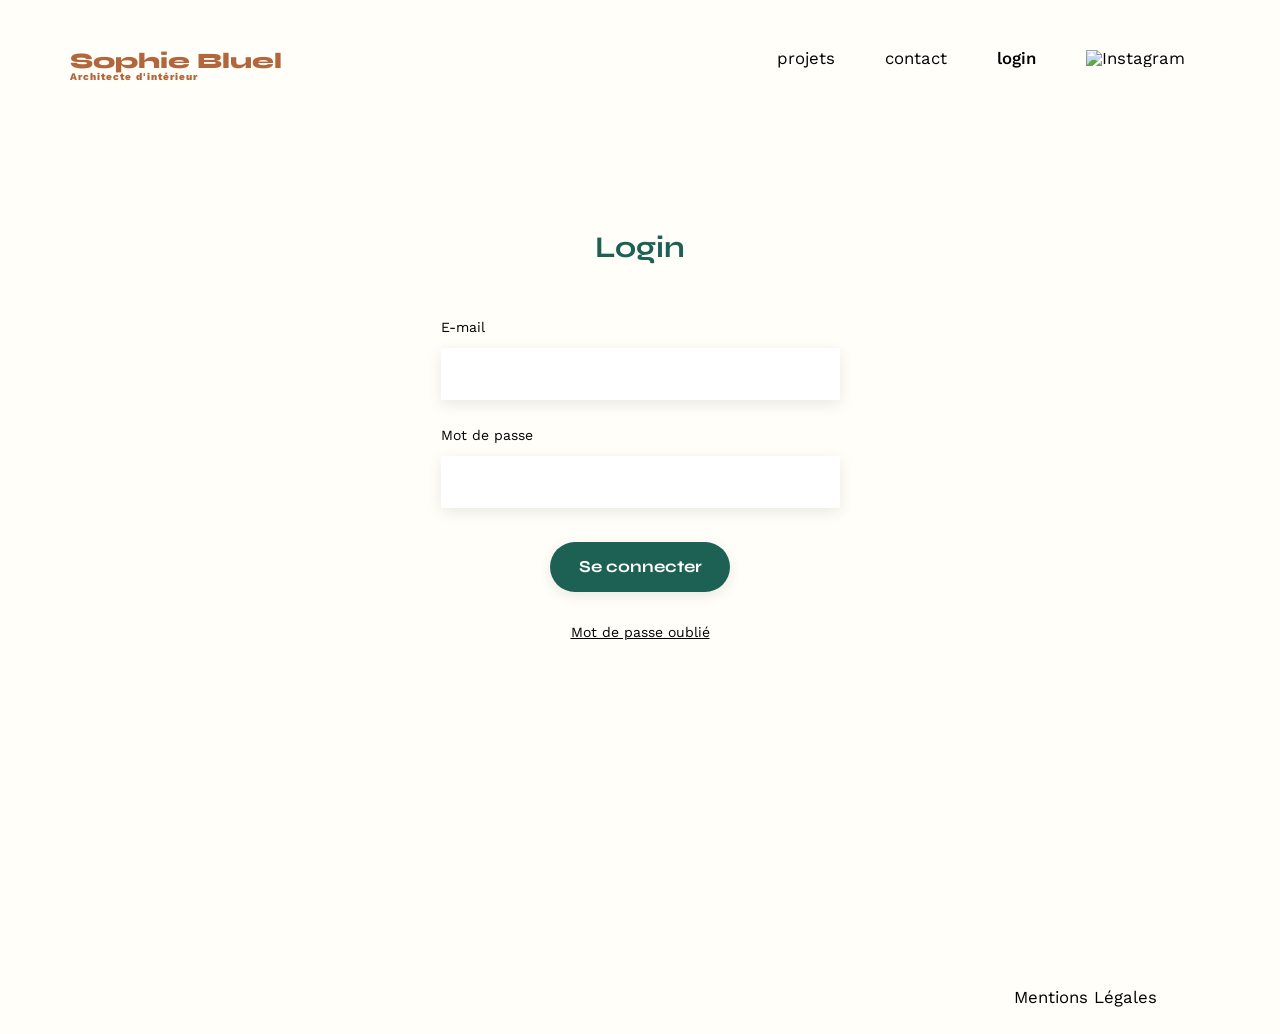
==== FrontEnd/login.html @ 7b004d98 "3-Integrated HTML/CSS login page, Fixed redundant img alts, Added wght@100..900 in font import, Misc" ====
<!DOCTYPE html>
<html lang="fr">
	<head>
		<meta charset="UTF-8">
		<title>Sophie Bluel - Architecte d'intérieur</title>
		<meta name="viewport" content="width=device-width, initial-scale=1.0">
		<link rel="preconnect" href="https://fonts.googleapis.com">
		<link rel="preconnect" href="https://fonts.gstatic.com" crossorigin>
		<link href="https://fonts.googleapis.com/css2?family=Syne:wght@700;800&family=Work+Sans:wght@100..900&display=swap" rel="stylesheet">
		<meta name="description" content="">
		<link rel="stylesheet" href="./assets/style.css">
	</head>
	<body>
		<header>
			<a href="./index.html"><h1>Sophie Bluel <small>Architecte d'intérieur</small></h1></a>
			<nav>
				<ul>
					<li><a href="#">projets</a></li>
					<li><a href="#">contact</a></li>
					<li><a class="activePage" href="./login.html">login</a></li>
					<li><img src="./assets/icons/instagram.png" alt="Instagram"></li>
				</ul>
			</nav>
		</header>
		<main class="login">
			<section id="login">
				<h2>Login</h2>
				<form action="#" method="post">
					<label for="email">E-mail</label>
					<input type="email" name="email" id="email">
					<label for="password">Mot de passe</label>
					<input type="password" name="password" id="password">
					<input type="submit" value="Se connecter">
				</form>
				<p><a href="#" id="forgot_password">Mot de passe oublié</a></p>
			</section>
		</main>
		<footer>
			<nav>
				<ul>
					<li>Mentions Légales</li>
				</ul>
			</nav>
		</footer>
	</body>
</html>
---- FrontEnd/assets/style.css ----
/* http://meyerweb.com/eric/tools/css/reset/
   v2.0 | 20110126
   License: none (public domain)
*/

html, body, div, span, applet, object, iframe,
h1, h2, h3, h4, h5, h6, p, blockquote, pre,
a, abbr, acronym, address, big, cite, code,
del, dfn, em, img, ins, kbd, q, s, samp,
small, strike, strong, sub, sup, tt, var,
b, u, i, center,
dl, dt, dd, ol, ul, li,
fieldset, form, label, legend,
table, caption, tbody, tfoot, thead, tr, th, td,
article, aside, canvas, details, embed,
figure, figcaption, footer, header, hgroup,
menu, nav, output, ruby, section, summary,
time, mark, audio, video {
	margin: 0;
	padding: 0;
	border: 0;
	font-size: 100%;
	font: inherit;
	vertical-align: baseline;
}
/* HTML5 display-role reset for older browsers */
article, aside, details, figcaption, figure,
footer, header, hgroup, menu, nav, section {
	display: block;
}
body {
	line-height: 1;
	background-color: #fffef9;
}
ol, ul {
	list-style: none;
}
blockquote, q {
	quotes: none;
}
blockquote:before, blockquote:after,
q:before, q:after {
	content: '';
	content: none;
}
table {
	border-collapse: collapse;
	border-spacing: 0;
}
/** end reset css**/
body {
	max-width: 1140px;
	margin:auto;
	font-family: 'Work Sans' ;
	font-size: 14px;
}
header {
	display: flex;
	justify-content: space-between;
	margin: 50px 0
}
section {
	margin: 50px 0
}

header > a{
	text-decoration-line: none;
}

h1{
	display: flex;
	flex-direction: column;
	font-family: 'Syne';
	font-size: 22px;
	font-weight: 800;
	color: #B1663C
}

h1 > small {
	font-family: 'Work Sans';
	font-size:10px;
	letter-spacing: 0.1em;
;
}

h2{
	font-family: 'Syne';
	font-weight: 700;
	font-size: 30px;
	color: #1D6154
}
nav ul {
	display: flex;
	align-items: center;
	list-style-type: none;

}
nav li {
	padding: 0 25px;
	font-size: 1.2em;
}

nav img{
	width: 20px;
}

li:hover {
	color: #B1663C;
}

nav a{
	color: inherit;
	text-decoration-line: none;
}

nav a.activePage{
	font-weight: 550;
}

main[class="login"]{
	margin: 150px 0 350px 0;
}

#introduction {
	display: flex;
	align-items: center;
}
#introduction figure {
	flex: 1
}
#introduction img {
	display: block;
	margin: auto;
	width: 80%;
}

#introduction article {
	flex: 1
}
#introduction h2 {
	margin-bottom: 1em;
}

#introduction p {
	margin-bottom: 0.5em;
}
#portfolio h2 {
	text-align: center;
	margin-bottom: 1em;
}

#portfolio div.filtres{
	display: flex;
	margin: 50px 0 40px 0;
	gap: 10px;
	justify-content: center;
}

#portfolio div.filtres button{
	min-width: 100px;
    padding: 8px;
    border-radius: 60px;
    border: 1px solid #1D6154;
    background-color: white;
	font-family: 'Syne';
	color: #1D6154;
    font-size: 15px;
}

#portfolio div.filtres button:hover,
#portfolio div.filtres button:focus{
	background-color: #1D6154;
	color: white;
}

.gallery {
	width: 100%;
	display: grid;
	grid-template-columns: 1fr 1fr 1fr;
	grid-column-gap: 20px;
	grid-row-gap: 20px;
}

.gallery img {
	width: 100%;

}
#contact {
	width: 50%;
margin: auto;
}
#contact > *,
#login > *{
	text-align: center;
}
#contact h2,
#login h2{
	margin-bottom: 20px;
}
#contact form,
#login form{
	text-align: left;
	margin-top:30px;
	display: flex;
	flex-direction: column;
}

#contact input,
#login input{
	height: 50px;
	font-size: 1.2em;
	border: none;
	box-shadow: 0px 4px 14px rgba(0, 0, 0, 0.09);
}
#contact label,
#login label{
	margin: 2em 0 1em 0;
}
#contact textarea {
	border: none;
	box-shadow: 0px 4px 14px rgba(0, 0, 0, 0.09);
}
#login{
	width: 35%;
	margin: auto;
}

#login input[type="email"],
#login input[type="password"]{
	padding-left: 10px;
}

#forgot_password{
	text-decoration-line: underline;
	color: inherit;
}
#forgot_password:hover{
	color: #B1663C
}

input[type="submit"]{
	font-family: 'Syne';
	font-weight: 700;
	color: white;
	background-color: #1D6154;
	margin : 2em auto ;
	width: 180px;
	text-align: center;
	border-radius: 60px ;
}

footer nav ul {
	display: flex;
	justify-content: flex-end;
	margin: 2em
}
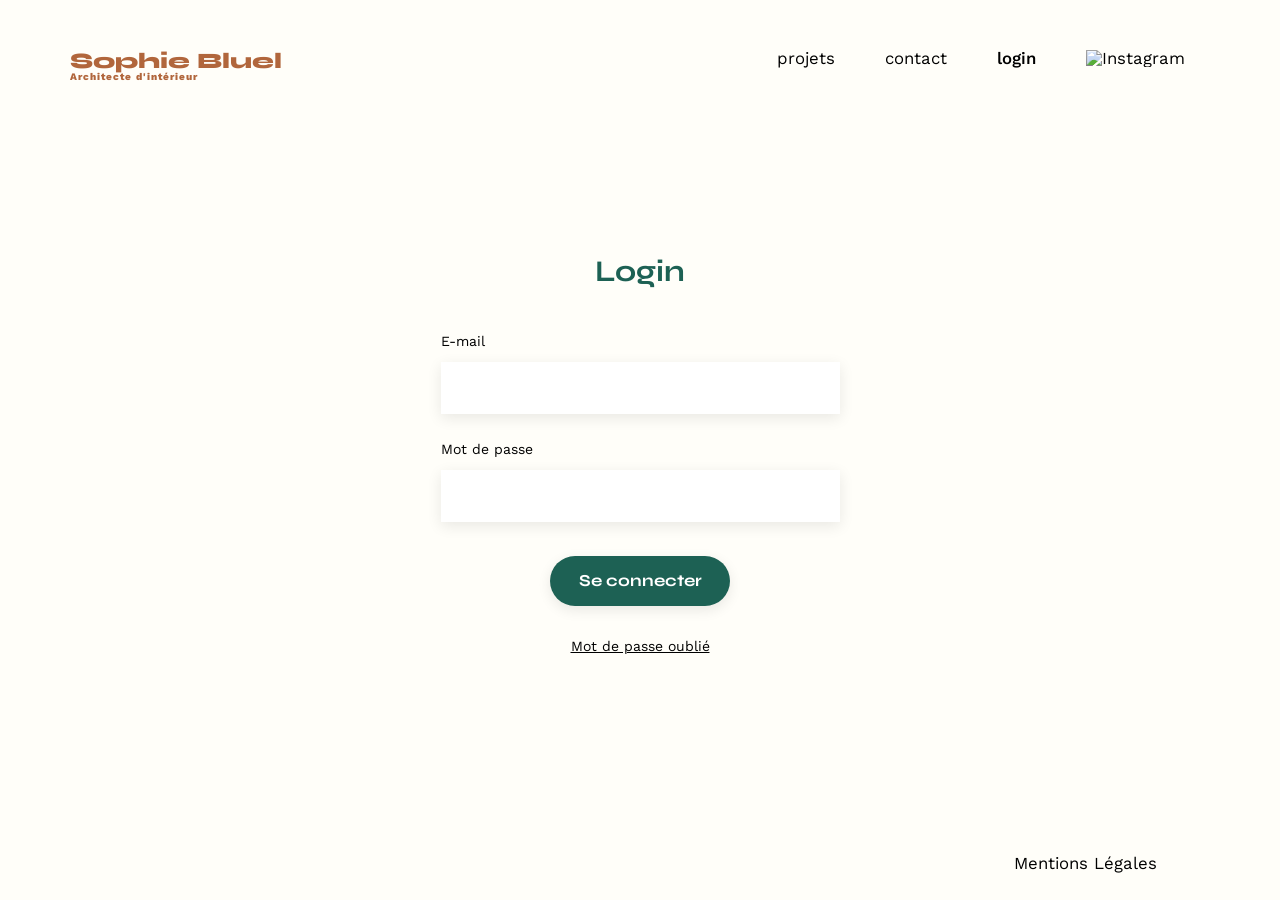
==== commit df5582dd: "4-Implemented JS login page, Refactoring: Filter buttons function (works.js), Added favicon" ====
--- a/FrontEnd/login.html
+++ b/FrontEnd/login.html
@@ -1,38 +1,40 @@
 <!DOCTYPE html>
-<html lang="fr">
+<html lang="fr" class="htmlLogin">
 	<head>
 		<meta charset="UTF-8">
 		<title>Sophie Bluel - Architecte d'intérieur</title>
 		<meta name="viewport" content="width=device-width, initial-scale=1.0">
+		<link rel="icon" type="image/x-icon" href="./assets/icons/favicon.ico">
 		<link rel="preconnect" href="https://fonts.googleapis.com">
 		<link rel="preconnect" href="https://fonts.gstatic.com" crossorigin>
 		<link href="https://fonts.googleapis.com/css2?family=Syne:wght@700;800&family=Work+Sans:wght@100..900&display=swap" rel="stylesheet">
 		<meta name="description" content="">
+		<script type="module" src="../Backend/login.js"></script>
 		<link rel="stylesheet" href="./assets/style.css">
 	</head>
-	<body>
-		<header>
+	<body class="bodyLogin">
+		<header class="headerLogin">
 			<a href="./index.html"><h1>Sophie Bluel <small>Architecte d'intérieur</small></h1></a>
 			<nav>
 				<ul>
-					<li><a href="#">projets</a></li>
-					<li><a href="#">contact</a></li>
-					<li><a class="activePage" href="./login.html">login</a></li>
+					<li>projets</li>
+					<li>contact</li>
+					<li><a id="loginBtn" class="activePage" href="./login.html">login</a></li>
 					<li><img src="./assets/icons/instagram.png" alt="Instagram"></li>
 				</ul>
 			</nav>
 		</header>
-		<main class="login">
+		<main class="mainLogin">
 			<section id="login">
-				<h2>Login</h2>
-				<form action="#" method="post">
+				<h2 id="loginTitle">Login</h2>
+				<form id="loginForm" action="#" method="post">
 					<label for="email">E-mail</label>
-					<input type="email" name="email" id="email">
+					<input type="email" name="email" id="email" required>
 					<label for="password">Mot de passe</label>
-					<input type="password" name="password" id="password">
+					<input type="password" name="password" id="password" required>
 					<input type="submit" value="Se connecter">
 				</form>
-				<p><a href="#" id="forgot_password">Mot de passe oublié</a></p>
+				<p><a id="forgot-password">Mot de passe oublié</a></p>
 			</section>
 		</main>
 		<footer>
--- a/FrontEnd/assets/style.css
+++ b/FrontEnd/assets/style.css
@@ -48,6 +48,29 @@
 	border-spacing: 0;
 }
 /** end reset css**/
+form.filtres label{
+	display: none;
+}
+
+.htmlLogin{
+	height: 100vh;
+	display: flex;
+	justify-content: center;
+}
+.bodyLogin{
+	width: 100%;
+	height: 100%;
+	display: flex;
+	flex-direction: column;
+	justify-content: space-between;
+}
+.headerLogin{
+	margin-bottom: 0;
+}
+.mainLogin{
+	padding: 100px 0;
+}
+
 body {
 	max-width: 1140px;
 	margin:auto;
@@ -104,21 +127,17 @@
 	width: 20px;
 }
 
-li:hover {
-	color: #B1663C;
-}
-
 nav a{
 	color: inherit;
 	text-decoration-line: none;
 }
-
-nav a.activePage{
+a:hover{
+	color: #B1663C;
+	cursor: pointer;
+}
+
+.activePage{
 	font-weight: 550;
-}
-
-main[class="login"]{
-	margin: 150px 0 350px 0;
 }
 
 #introduction {
@@ -144,33 +163,45 @@
 #introduction p {
 	margin-bottom: 0.5em;
 }
-#portfolio h2 {
-	text-align: center;
-	margin-bottom: 1em;
-}
-
-#portfolio div.filtres{
+
+#portfolio {
+	margin-top: 150px;
+}
+#portfolio .portfolioTitle{
+	display: flex;
+	justify-content: center;
+	align-items: center;
+}
+#portfolio .portfolioTitle button{
+	cursor: pointer;
+	border: none;
+	background-color: transparent;
+	margin-left: 2em;
+}
+#portfolio .portfolioTitle button:hover{
+	color: #B1663C;
+}
+#portfolio .filtres{
 	display: flex;
 	margin: 50px 0 40px 0;
 	gap: 10px;
 	justify-content: center;
 }
-
-#portfolio div.filtres button{
+#portfolio .filtres input{
+	cursor: pointer;
 	min-width: 100px;
-    padding: 8px;
+    padding: 10px;
     border-radius: 60px;
     border: 1px solid #1D6154;
-    background-color: white;
+	color: #1D6154;
+    background-color: transparent;
 	font-family: 'Syne';
-	color: #1D6154;
     font-size: 15px;
 }
-
-#portfolio div.filtres button:hover,
-#portfolio div.filtres button:focus{
+#portfolio .filtres input:hover,
+#portfolio .filtres input:focus{
 	background-color: #1D6154;
-	color: white;
+	color: #fffef9;
 }
 
 .gallery {
@@ -183,8 +214,23 @@
 
 .gallery img {
 	width: 100%;
-
-}
+}
+
+.login-success{
+	background-color: #62b35c;
+}
+.login-failure{
+	background-color: #e17676;
+}
+
+#login-message{
+	color: #fffef9;
+	display: flex;
+	justify-content: center;
+	align-items: center;
+	height: 30px;
+}
+
 #contact {
 	width: 50%;
 margin: auto;
@@ -197,12 +243,17 @@
 #login h2{
 	margin-bottom: 20px;
 }
+
 #contact form,
 #login form{
 	text-align: left;
 	margin-top:30px;
 	display: flex;
 	flex-direction: column;
+}
+
+#login form{
+	margin-top: 0;
 }
 
 #contact input,
@@ -225,16 +276,23 @@
 	margin: auto;
 }
 
+#contact input[type="text"],
+#contact input[type="email"],
+#contact #message,
 #login input[type="email"],
 #login input[type="password"]{
 	padding-left: 10px;
 }
 
-#forgot_password{
+#contact #message{
+	padding-top: 10px;
+}
+
+#forgot-password{
 	text-decoration-line: underline;
 	color: inherit;
 }
-#forgot_password:hover{
+#forgot-password:hover{
 	color: #B1663C
 }
 
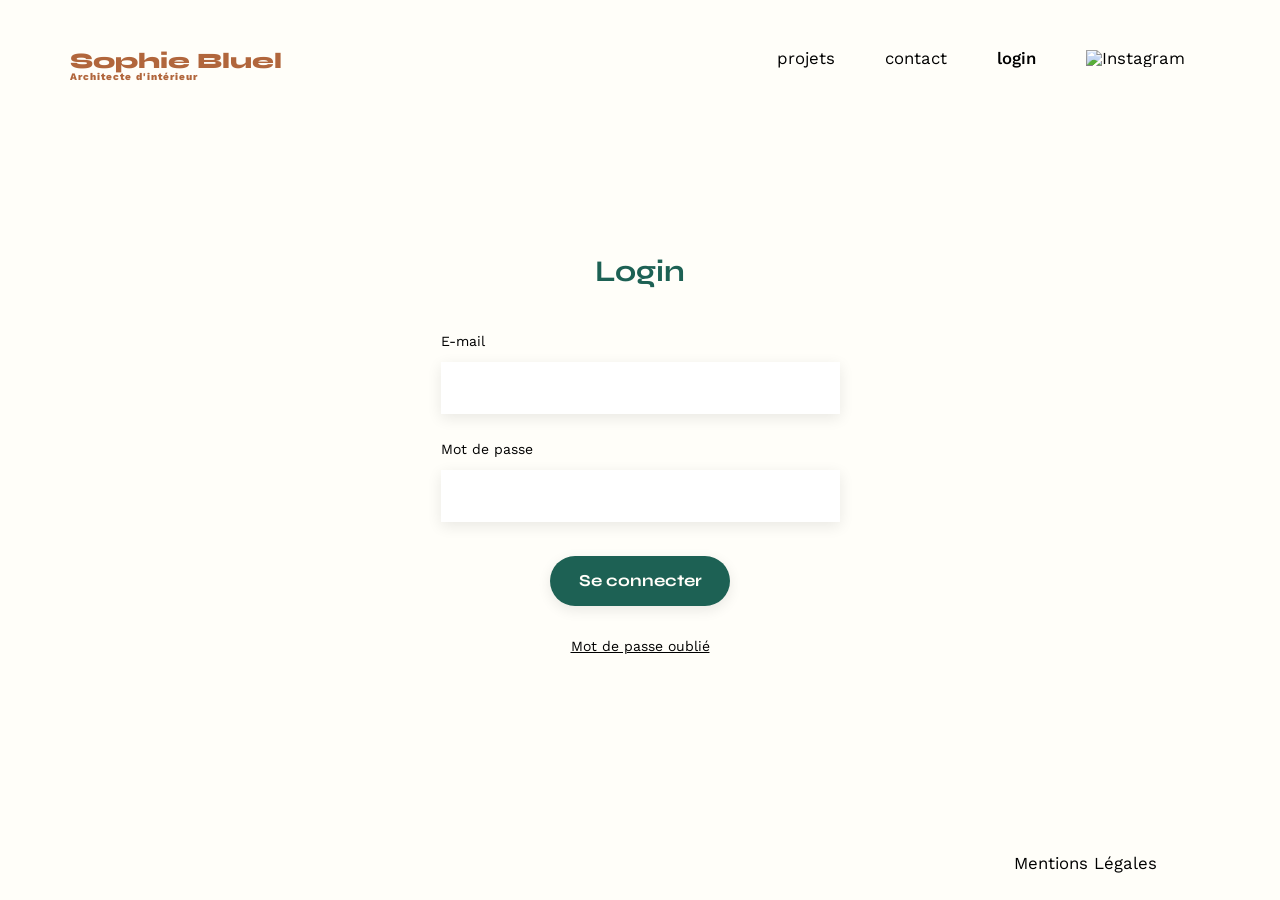
==== commit 4953835a: "5-Integrated and implemented modals (HTML/CSS/JS), Moved login.js + works.js from /Backend to /Front" ====
--- a/FrontEnd/login.html
+++ b/FrontEnd/login.html
@@ -1,5 +1,5 @@
 <!DOCTYPE html>
-<html lang="fr" class="htmlLogin">
+<html lang="fr" class="loginHtml">
 	<head>
 		<meta charset="UTF-8">
 		<title>Sophie Bluel - Architecte d'intérieur</title>
@@ -9,11 +9,11 @@
 		<link rel="preconnect" href="https://fonts.gstatic.com" crossorigin>
 		<link href="https://fonts.googleapis.com/css2?family=Syne:wght@700;800&family=Work+Sans:wght@100..900&display=swap" rel="stylesheet">
 		<meta name="description" content="">
-		<script type="module" src="../Backend/login.js"></script>
+		<script type="module" src="./login.js"></script>
 		<link rel="stylesheet" href="./assets/style.css">
 	</head>
-	<body class="bodyLogin">
-		<header class="headerLogin">
+	<body class="loginBody">
+		<header class="loginHeader">
 			<a href="./index.html"><h1>Sophie Bluel <small>Architecte d'intérieur</small></h1></a>
 			<nav>
 				<ul>
@@ -24,7 +24,7 @@
 				</ul>
 			</nav>
 		</header>
-		<main class="mainLogin">
+		<main class="loginMain">
 			<section id="login">
 				<h2 id="loginTitle">Login</h2>
 				<form id="loginForm" action="#" method="post">
--- a/FrontEnd/assets/style.css
+++ b/FrontEnd/assets/style.css
@@ -52,22 +52,22 @@
 	display: none;
 }
 
-.htmlLogin{
+.loginHtml{
 	height: 100vh;
 	display: flex;
 	justify-content: center;
 }
-.bodyLogin{
+.loginBody{
 	width: 100%;
 	height: 100%;
 	display: flex;
 	flex-direction: column;
 	justify-content: space-between;
 }
-.headerLogin{
+.loginHeader{
 	margin-bottom: 0;
 }
-.mainLogin{
+.loginMain{
 	padding: 100px 0;
 }
 
@@ -103,7 +103,6 @@
 	font-family: 'Work Sans';
 	font-size:10px;
 	letter-spacing: 0.1em;
-;
 }
 
 h2{
@@ -116,22 +115,20 @@
 	display: flex;
 	align-items: center;
 	list-style-type: none;
-
 }
 nav li {
 	padding: 0 25px;
 	font-size: 1.2em;
 }
-
 nav img{
 	width: 20px;
 }
-
 nav a{
 	color: inherit;
 	text-decoration-line: none;
 }
-a:hover{
+
+li:hover, a:hover, button:hover{
 	color: #B1663C;
 	cursor: pointer;
 }
@@ -167,19 +164,16 @@
 #portfolio {
 	margin-top: 150px;
 }
-#portfolio .portfolioTitle{
+.portfolioTitle{
 	display: flex;
 	justify-content: center;
 	align-items: center;
 }
-#portfolio .portfolioTitle button{
+#modalBtn {
 	cursor: pointer;
 	border: none;
 	background-color: transparent;
 	margin-left: 2em;
-}
-#portfolio .portfolioTitle button:hover{
-	color: #B1663C;
 }
 #portfolio .filtres{
 	display: flex;
@@ -187,7 +181,8 @@
 	gap: 10px;
 	justify-content: center;
 }
-#portfolio .filtres input{
+.filtres input,
+#validate {
 	cursor: pointer;
 	min-width: 100px;
     padding: 10px;
@@ -198,8 +193,8 @@
 	font-family: 'Syne';
     font-size: 15px;
 }
-#portfolio .filtres input:hover,
-#portfolio .filtres input:focus{
+.filtres input:hover,
+.filtres input:focus{
 	background-color: #1D6154;
 	color: #fffef9;
 }
@@ -211,19 +206,17 @@
 	grid-column-gap: 20px;
 	grid-row-gap: 20px;
 }
-
 .gallery img {
 	width: 100%;
 }
 
-.login-success{
+.login-success {
 	background-color: #62b35c;
 }
-.login-failure{
+.login-failure {
 	background-color: #e17676;
 }
-
-#login-message{
+#login-message {
 	color: #fffef9;
 	display: flex;
 	justify-content: center;
@@ -243,7 +236,6 @@
 #login h2{
 	margin-bottom: 20px;
 }
-
 #contact form,
 #login form{
 	text-align: left;
@@ -251,11 +243,9 @@
 	display: flex;
 	flex-direction: column;
 }
-
 #login form{
 	margin-top: 0;
 }
-
 #contact input,
 #login input{
 	height: 50px;
@@ -275,19 +265,18 @@
 	width: 35%;
 	margin: auto;
 }
-
 #contact input[type="text"],
 #contact input[type="email"],
 #contact #message,
 #login input[type="email"],
-#login input[type="password"]{
+#login input[type="password"],
+#titre,
+#categories {
 	padding-left: 10px;
 }
-
 #contact #message{
 	padding-top: 10px;
 }
-
 #forgot-password{
 	text-decoration-line: underline;
 	color: inherit;
@@ -296,15 +285,15 @@
 	color: #B1663C
 }
 
-input[type="submit"]{
+input[type="submit"] {
 	font-family: 'Syne';
 	font-weight: 700;
-	color: white;
+	color: #fffef9;
 	background-color: #1D6154;
 	margin : 2em auto ;
 	width: 180px;
 	text-align: center;
-	border-radius: 60px ;
+	border-radius: 60px;
 }
 
 footer nav ul {
@@ -313,3 +302,184 @@
 	margin: 2em
 }
 
+.modal {
+	display: none;
+	position: fixed;
+	z-index: 1;
+	left: 0;
+	top: 0;
+	width: 100%;
+	height: 100%;
+	overflow: auto;
+	background-color: rgb(0,0,0);
+	background-color: rgba(0,0,0,0.4);
+}
+.modalContent {
+	background-color: #fffef9;
+	border-radius: 10px;
+	margin: 15% auto;
+	padding: 20px;
+	width: 50%;
+	display: flex;
+	flex-direction: column;
+}
+.modalContent > * {
+	width: 100%;
+	display: flex;
+	align-items: center;
+	flex-direction: column;
+}
+.goBack {
+	border: none;
+	cursor: pointer;
+	align-self: flex-start;
+	background-color: transparent;
+	font-size: 1.5em;
+	height: 0;
+}
+#modalTitle {
+	font-family: inherit;
+	font-weight: 350;
+	font-size: 2em;
+	color: inherit;
+}
+.closeModal {
+	background-color: transparent;
+	align-self: flex-end;
+	font-weight: 300;
+	font-size: 25px;
+	color: inherit;
+	border: none;
+	padding: 0;
+}
+.galleryModal {
+	margin: 40px 0;
+	padding-bottom: 60px;
+	border-bottom: 2px solid #b3b3b3;
+	max-width: 100vh;
+	width: 70%;
+	gap: 25px;
+	display: flex;
+	flex-direction: column;
+}
+.workRow {
+	gap: 2.5%;
+	display: grid;
+	grid-template-columns: 18% 18% 18% 18% 18%;
+	width: 100%;
+}
+.workRow figure {
+	position: relative;
+	width: 100%;
+}
+.workRow img {
+	width: 100%;
+}
+.overlay {
+	position: absolute;
+	top: 6px;
+	right: 6px;
+
+}
+.overlay i {
+	cursor: pointer;
+	color: #fffef9;
+	background-color: black;
+	padding: 3px;
+}
+.galleryModal figcaption {
+	display: none;
+}
+#addPicture {
+	width: 50%;
+    padding: 10px;
+	cursor: pointer;
+	margin-bottom: 30px;
+    border-radius: 60px;
+    border: 1px solid #1D6154;
+	background-color: #1D6154;
+	font-family: 'Syne';
+    color: #fffef9;
+    font-size: 15px;
+}
+/* Add pics modal */ 
+#userInputs {
+	display: flex;
+	flex-direction: column;
+	align-items: center;
+	margin: 35px 0 10px;
+	max-width: 100vh;
+	width: 70%;
+}
+fieldset {
+	width: 100%;
+	display: flex;
+	margin-bottom: 40px;
+	padding-bottom: 50px;
+	flex-direction: column;
+	border-bottom: 2px solid #b3b3b3;
+}
+fieldset label {
+	margin-bottom: 1em;
+	margin-top: 1.5em;
+	font-weight: 500;
+	color: #6E6E6E;
+}
+.selectPic {
+	display: flex;
+	flex-direction: column;
+	background-color: #E8F1F6;
+	justify-content: center;
+	align-items: center;
+	margin-bottom: 5px;
+	max-width: 100vh;
+	height: 200px;
+	gap: 10px;
+}
+.selectPic i{
+	color: #B8C5CD;
+	font-size: 5em;
+}
+.customInput {
+	margin: 0;
+	width: 30%;
+	border: none;
+	padding: 15px;
+	cursor: pointer;
+	border-radius: 60px;
+	background-color: #CBD6DC;
+	text-align: center;
+	font-weight: 500;
+	color: #2F6685;
+}
+#addWork {
+	display: none;
+}
+.selectPic p {
+	font-size: 0.7em;
+	font-weight: 500;
+	color: #6D6E68;
+}
+.newImg {
+	height: 100%;
+}
+#titre,
+#categories {
+	border: none;
+	height: 50px;
+	background-color: #fffef9;
+	box-shadow: 0px 4px 14px rgba(0, 0, 0, 0.09);
+}
+#validate {
+	width: 70%;
+	margin: 0 0 20px;
+	background-color: #1D6154;
+	color: #fffef9;
+}
+#userInputs:invalid #validate{
+	pointer-events: none;
+	cursor: not-allowed;
+	border: 1px solid #A7A7A7;
+	background-color: #A7A7A7;
+}
+
